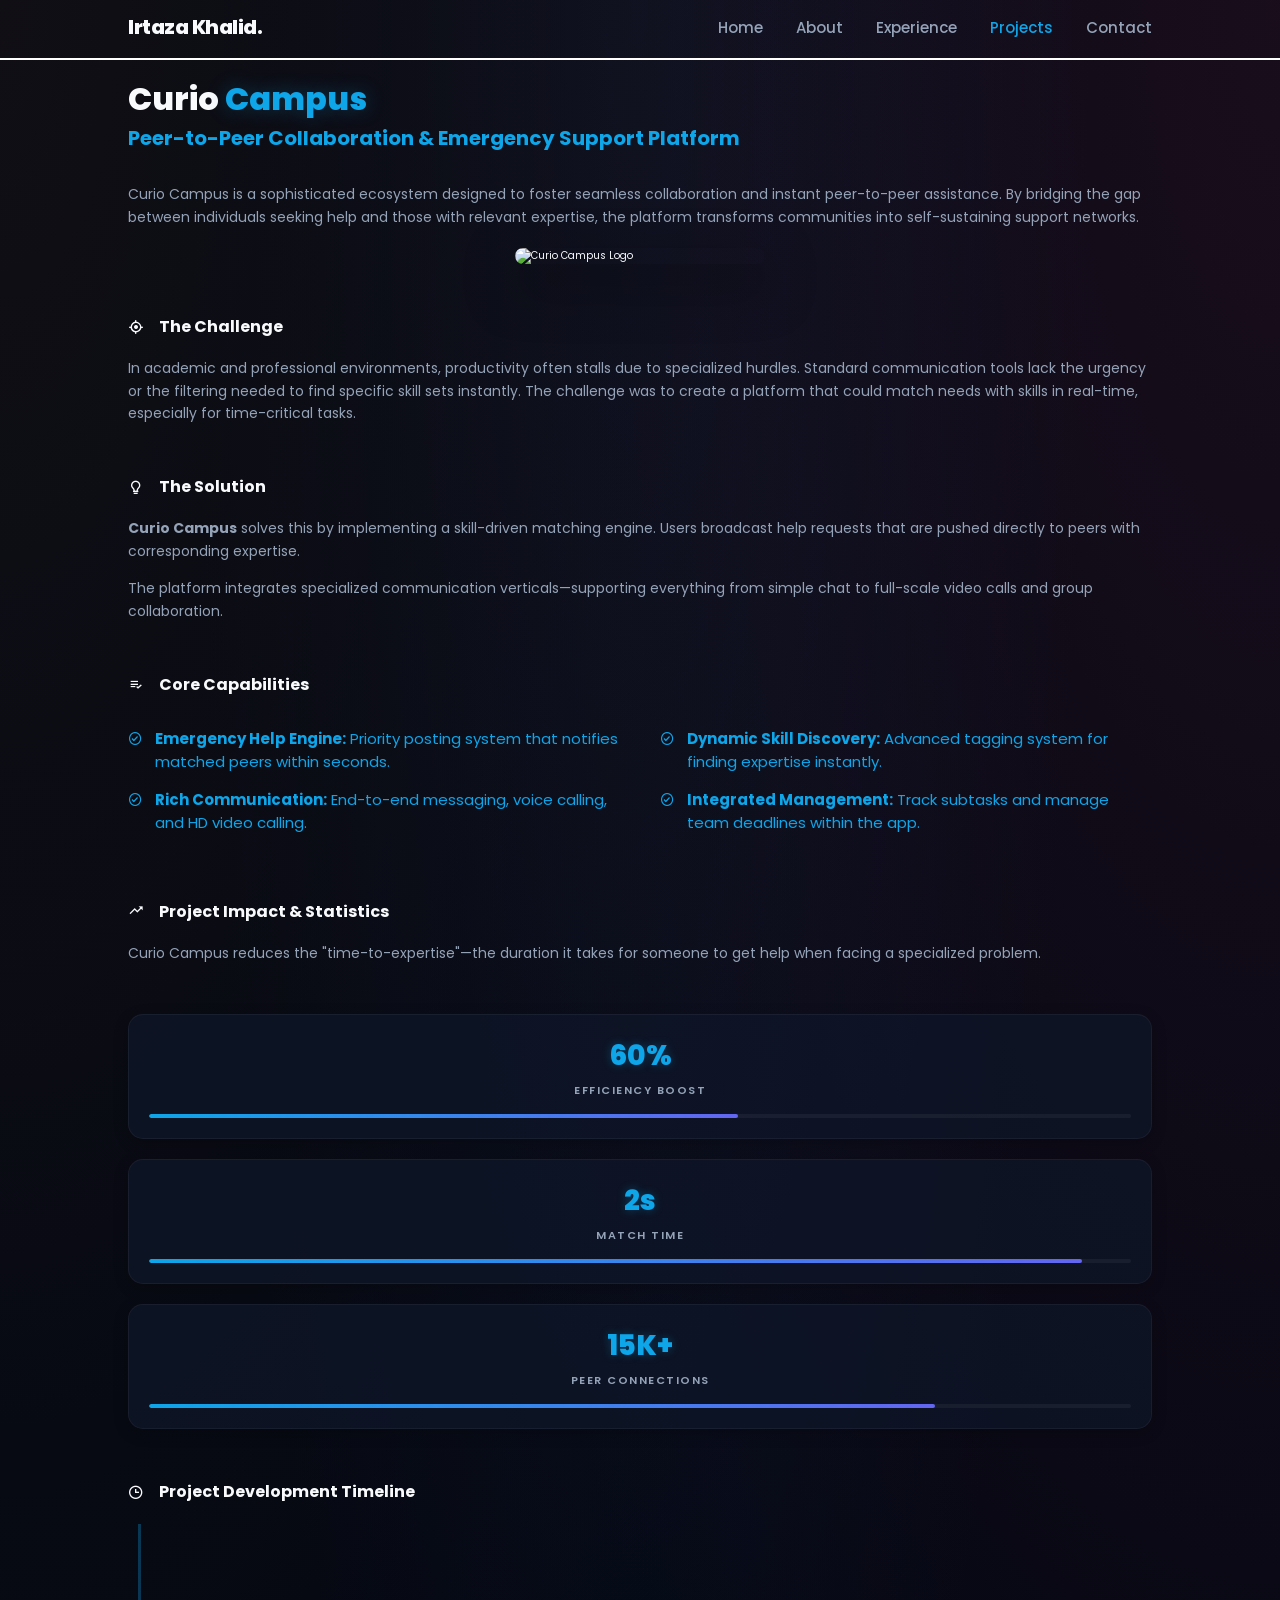
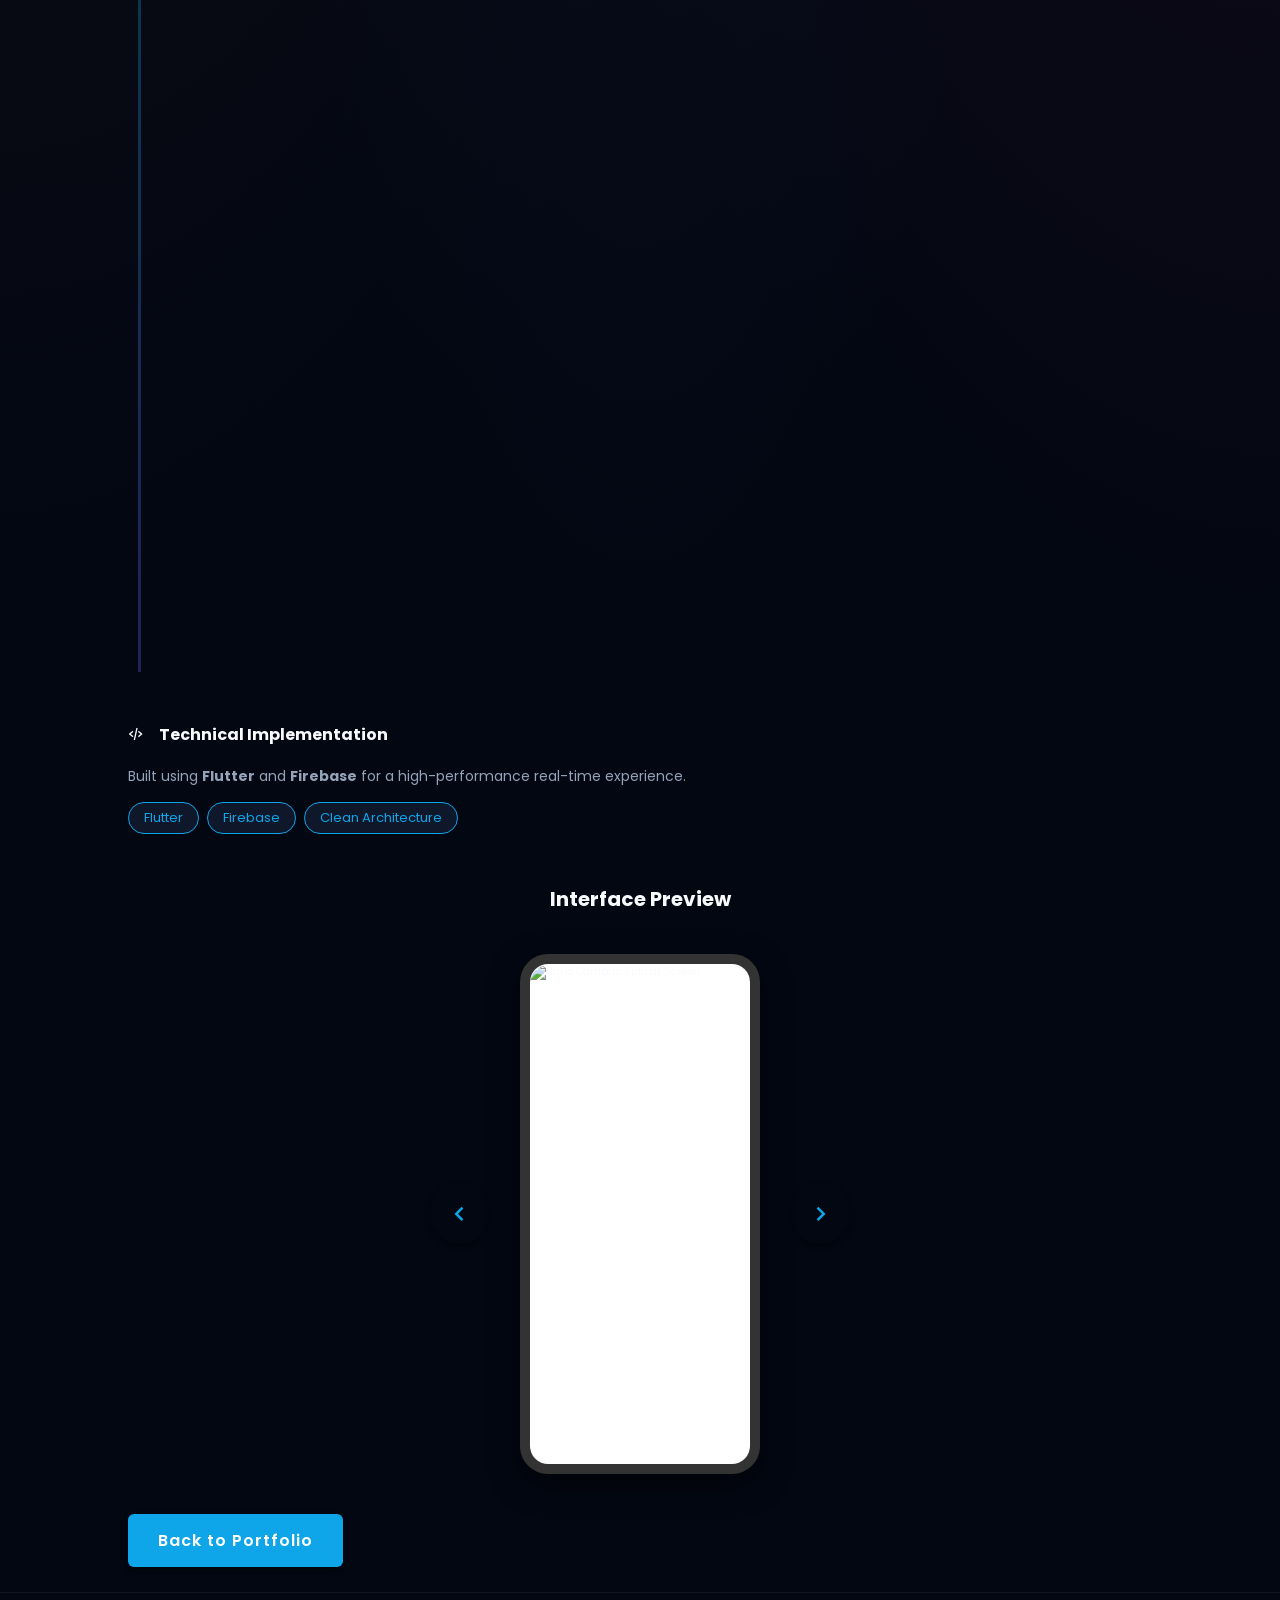
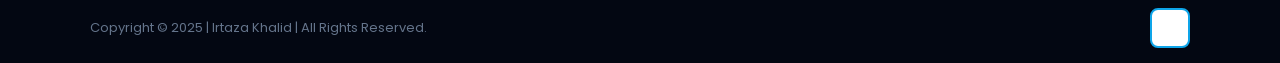
==== curio-campus.html @ 25df59fe "projects layout changings" ====
<!DOCTYPE html>
<html lang="en">

<head>
    <meta charset="UTF-8">
    <meta http-equiv="X-UA-Compatible" content="IE=edge">
    <meta name="viewport" content="width=device-width, initial-scale=1.0">
    <title>Curio Campus - Project Details</title>

    <!-- box icons -->
    <link href='https://unpkg.com/boxicons@2.1.4/css/boxicons.min.css' rel='stylesheet'>

    <!-- custom css -->
    <link rel="stylesheet" href="css/curio-campus.css">

</head>

<body>
    <div id="particles-js"></div>

    <!-- header design -->
    <header class="header">
        <a href="index.html" class="logo">Irtaza Khalid.</a>
        <nav class="navbar">
            <a href="index.html#home">Home</a>
            <a href="index.html#about">About</a>
            <a href="index.html#services">Experience</a>
            <a href="index.html#portfolio" class="active">Projects</a>
            <a href="index.html#contact">Contact</a>
        </nav>

        <div class="bx bx-menu" id="menu-icon"></div>
    </header>

    <section class="project-detail-section" id="portfolio">
        <div class="about-content" style="text-align: left; max-width: 1100px; margin: 0 auto;">
            <div class="project-header">
                <h2 class="heading" style="text-align: left; margin-bottom: 0.5rem; font-size: 3.2rem;">Curio <span>Campus</span></h2>
                <h3 style="font-size: 2rem; color: var(--main-color); margin-bottom: 2rem;">Peer-to-Peer Collaboration & Emergency Support Platform</h3>
            </div>

            <p class="project-description">
                Curio Campus is a sophisticated ecosystem designed to foster seamless collaboration and instant
                peer-to-peer assistance. By bridging the gap between individuals seeking help and those with relevant
                expertise, the platform transforms communities into self-sustaining support networks.
            </p>

            <!-- Main Hero Image -->
            <div class="hero-img-container">
                <img src="images/curio_campus_logo.png" alt="Curio Campus Logo" style="max-width: 250px;">
            </div>


            <!-- The Challenge Section -->
            <div class="project-section">
                <h3><i class='bx bx-target-lock'></i> The Challenge</h3>
                <p>
                    In academic and professional environments, productivity often stalls due to specialized hurdles.
                    Standard communication tools lack the urgency or the filtering needed to find specific skill sets
                    instantly. The challenge was to create a platform that could match needs with skills in real-time,
                    especially for time-critical tasks.
                </p>
            </div>

            <!-- The Solution Section -->
            <div class="project-section">
                <h3><i class='bx bx-bulb'></i> The Solution</h3>
                <p style="margin-bottom: 1.5rem;">
                    <strong>Curio Campus</strong> solves this by implementing a skill-driven matching engine. Users
                    broadcast help requests that are pushed directly to peers with corresponding expertise.
                </p>
                <p>
                    The platform integrates specialized communication verticals—supporting everything from simple chat
                    to full-scale video calls and group collaboration.
                </p>
            </div>

            <!-- Key Features Section -->
            <div class="project-section">
                <h3><i class='bx bx-list-check'></i> Core Capabilities</h3>
                <div class="feature-list">
                    <div class="feature-column">
                        <div class="feature-item">
                            <i class='bx bx-check-circle'></i>
                            <span><strong>Emergency Help Engine:</strong> Priority posting system that notifies matched peers within seconds.</span>
                        </div>
                        <div class="feature-item">
                            <i class='bx bx-check-circle'></i>
                            <span><strong>Rich Communication:</strong> End-to-end messaging, voice calling, and HD video calling.</span>
                        </div>
                    </div>
                    <div class="feature-column">
                        <div class="feature-item">
                            <i class='bx bx-check-circle'></i>
                            <span><strong>Dynamic Skill Discovery:</strong> Advanced tagging system for finding expertise instantly.</span>
                        </div>
                        <div class="feature-item">
                            <i class='bx bx-check-circle'></i>
                            <span><strong>Integrated Management:</strong> Track subtasks and manage team deadlines within the app.</span>
                        </div>
                    </div>
                </div>
            </div>

            <!-- Impact Section with Visual Graphs -->
            <div class="project-section">
                <h3><i class='bx bx-trending-up'></i> Project Impact & Statistics</h3>
                <p>
                    Curio Campus reduces the "time-to-expertise"—the duration it takes for someone to get help when
                    facing a specialized problem.
                </p>
                
                <div class="stats-grid">
                    <!-- Metric Cards -->
                    <div class="metrics-container vertical">
                        <div class="metric-card">
                            <span class="metric-value">60%</span>
                            <span class="metric-label">Efficiency Boost</span>
                            <div class="progress-graph">
                                <div class="progress-bar" style="width: 60%;"></div>
                            </div>
                        </div>
                        <div class="metric-card">
                            <span class="metric-value">2s</span>
                            <span class="metric-label">Match Time</span>
                            <div class="progress-graph">
                                <div class="progress-bar" style="width: 95%;"></div>
                            </div>
                        </div>
                        <div class="metric-card">
                            <span class="metric-value">15K+</span>
                            <span class="metric-label">Peer Connections</span>
                            <div class="progress-graph">
                                <div class="progress-bar" style="width: 80%;"></div>
                            </div>
                        </div>
                    </div>
                </div>
            </div>

            <!-- Project Timeline Section -->
            <div class="project-section">
                <h3><i class='bx bx-time'></i> Project Development Timeline</h3>
                <div class="detail-timeline">
                    <div class="detail-timeline-item">
                        <div class="detail-timeline-dot"></div>
                        <div class="detail-timeline-content">
                            <span class="detail-timeline-date">Phase 1</span>
                            <h4>Ideation & Research</h4>
                            <p>Identified gaps in existing collaboration tools and conducted user research.</p>
                        </div>
                    </div>
                    <div class="detail-timeline-item">
                        <div class="detail-timeline-dot"></div>
                        <div class="detail-timeline-content">
                            <span class="detail-timeline-date">Phase 2</span>
                            <h4>Design & Prototyping</h4>
                            <p>Created user flows, wireframes, and interactive prototypes for testing.</p>
                        </div>
                    </div>
                    <div class="detail-timeline-item">
                        <div class="detail-timeline-dot"></div>
                        <div class="detail-timeline-content">
                            <span class="detail-timeline-date">Phase 3</span>
                            <h4>Full Stack Development</h4>
                            <p>Built the app with Flutter & Firebase, implementing real-time messaging and matching.</p>
                        </div>
                    </div>
                    <div class="detail-timeline-item">
                        <div class="detail-timeline-dot"></div>
                        <div class="detail-timeline-content">
                            <span class="detail-timeline-date">Phase 4</span>
                            <h4>Testing & Deployment</h4>
                            <p>Conducted internal testing, fixed bugs, and prepared for official launch.</p>
                        </div>
                    </div>
                </div>
            </div>

            <!-- Technical Stack Section -->
            <div class="project-section">
                <h3><i class='bx bx-code-alt'></i> Technical Implementation</h3>
                <p style="margin-bottom: 1rem;">
                    Built using <strong>Flutter</strong> and <strong>Firebase</strong> for a high-performance
                    real-time experience.
                </p>
                <div class="tech-tags">
                    <span class="tech-tag">Flutter</span>
                    <span class="tech-tag">Firebase</span>
                    <span class="tech-tag">Clean Architecture</span>
                </div>
            </div>

            <!-- App Interaction (Placeholder for now) -->
            <h3 style="font-size: 2rem; color: var(--text-color); margin-bottom: 2rem; text-align: center;">Interface
                Preview</h3>
            <div class="phone-container">
                <div class="nav-btn"><i class='bx bx-chevron-left'></i></div>

                <div class="phone-mockup">
                    <div class="phone-screen">
                        <img src="images/cc_screen_1.jpg" class="active" alt="Curio Campus Splash Screen">
                        <img src="images/cc_screen_2.jpg" alt="Curio Campus Messages">
                        <img src="images/cc_screen_3.jpg" alt="Curio Campus Chat">
                        <img src="images/cc_screen_4.jpg" alt="Curio Campus Video Call">
                        <img src="images/cc_screen_5.jpg" alt="Curio Campus Projects">
                        <img src="images/cc_screen_6.jpg" alt="Curio Campus Skills Match">
                        <img src="images/cc_screen_7.jpg" alt="Curio Campus Emergency All Requests">
                        <img src="images/cc_screen_8.jpg" alt="Curio Campus Create Emergency Request">
                        <img src="images/cc_screen_9.jpg" alt="Curio Campus Emergency Request Details">
                        <img src="images/cc_screen_10.jpg" alt="Curio Campus Emergency Request Resolved">
                        <img src="images/cc_screen_11.jpg" alt="Curio Campus Profile Section">
                        <img src="images/cc_screen_12.jpg" alt="Curio Campus Completed Projects">
                        <img src="images/cc_screen_13.jpg" alt="Curio Campus Settings Light Theme">
                        <img src="images/cc_screen_14.jpg" alt="Curio Campus Settings Dark Theme">
                        <img src="images/cc_screen_15.jpg" alt="Curio Campus Emergency Dark Mode">
                        <img src="images/cc_screen_16.jpg" alt="Curio Campus Projects Dark Mode">
                        <img src="images/cc_screen_17.jpg" alt="Curio Campus Messages Dark Mode">
                        <img src="images/cc_screen_18.jpg" alt="Curio Campus Chat Dark Mode">
                        <!-- <img src="images/curio_campus_logo.png" alt="Curio Campus Logo"> -->
                    </div>
                </div>

                <div class="nav-btn"><i class='bx bx-chevron-right'></i></div>
            </div>

            <a href="index.html#portfolio" class="btn" style="margin-top: 4rem;">Back to Portfolio</a>
        </div>
    </section>

    <footer class="footer">
        <div class="footer-text">
            <p>Copyright &copy; 2025 | Irtaza Khalid | All Rights Reserved.</p>
        </div>
        <div class="footer-iconTop">
            <a href="#"><i class='bx bx-up-arrow-alt'></i></a>
        </div>
    </footer>

    <!-- gsap -->
    <script src="https://cdnjs.cloudflare.com/ajax/libs/gsap/3.12.2/gsap.min.js"></script>
    <script src="https://cdnjs.cloudflare.com/ajax/libs/gsap/3.12.2/ScrollTrigger.min.js"></script>

    <!-- particles js -->
    <script src="https://cdn.jsdelivr.net/particles.js/2.0.0/particles.min.js"></script>

    <!-- custom js -->
    <script src="js/script.js"></script>
</body>

</html>
---- css/curio-campus.css ----
@import url('ride-hoppy.css');

:root {
    --bg-color: #030712;
    --second-bg-color: #0f172a;
    --text-color: #f8fafc;
    --main-color: #0ea5e9;
    --secondary-color: #6366f1;
    --white-color: #ffffff;
    --shadow-color: rgba(0, 0, 0, .5);
    --glass-bg: rgba(15, 23, 42, 0.7);
    --glass-border: rgba(255, 255, 255, 0.05);
    --accent-glow: rgba(14, 165, 233, 0.3);
}

/* Adjustments specifically for Curio Campus if needed */
.about-content h2 span {
    color: var(--main-color);
}

.nav-btn {
    color: var(--main-color);
}

.btn {
    background: var(--main-color);
}

.btn:hover {
    color: var(--main-color);
    border-color: var(--main-color);
}

.header.sticky {
    background: var(--glass-bg);
    backdrop-filter: blur(15px);
    -webkit-backdrop-filter: blur(15px);
    box-shadow: 0 .1rem 1rem var(--shadow-color);
    border-bottom: 1px solid var(--glass-border);
}
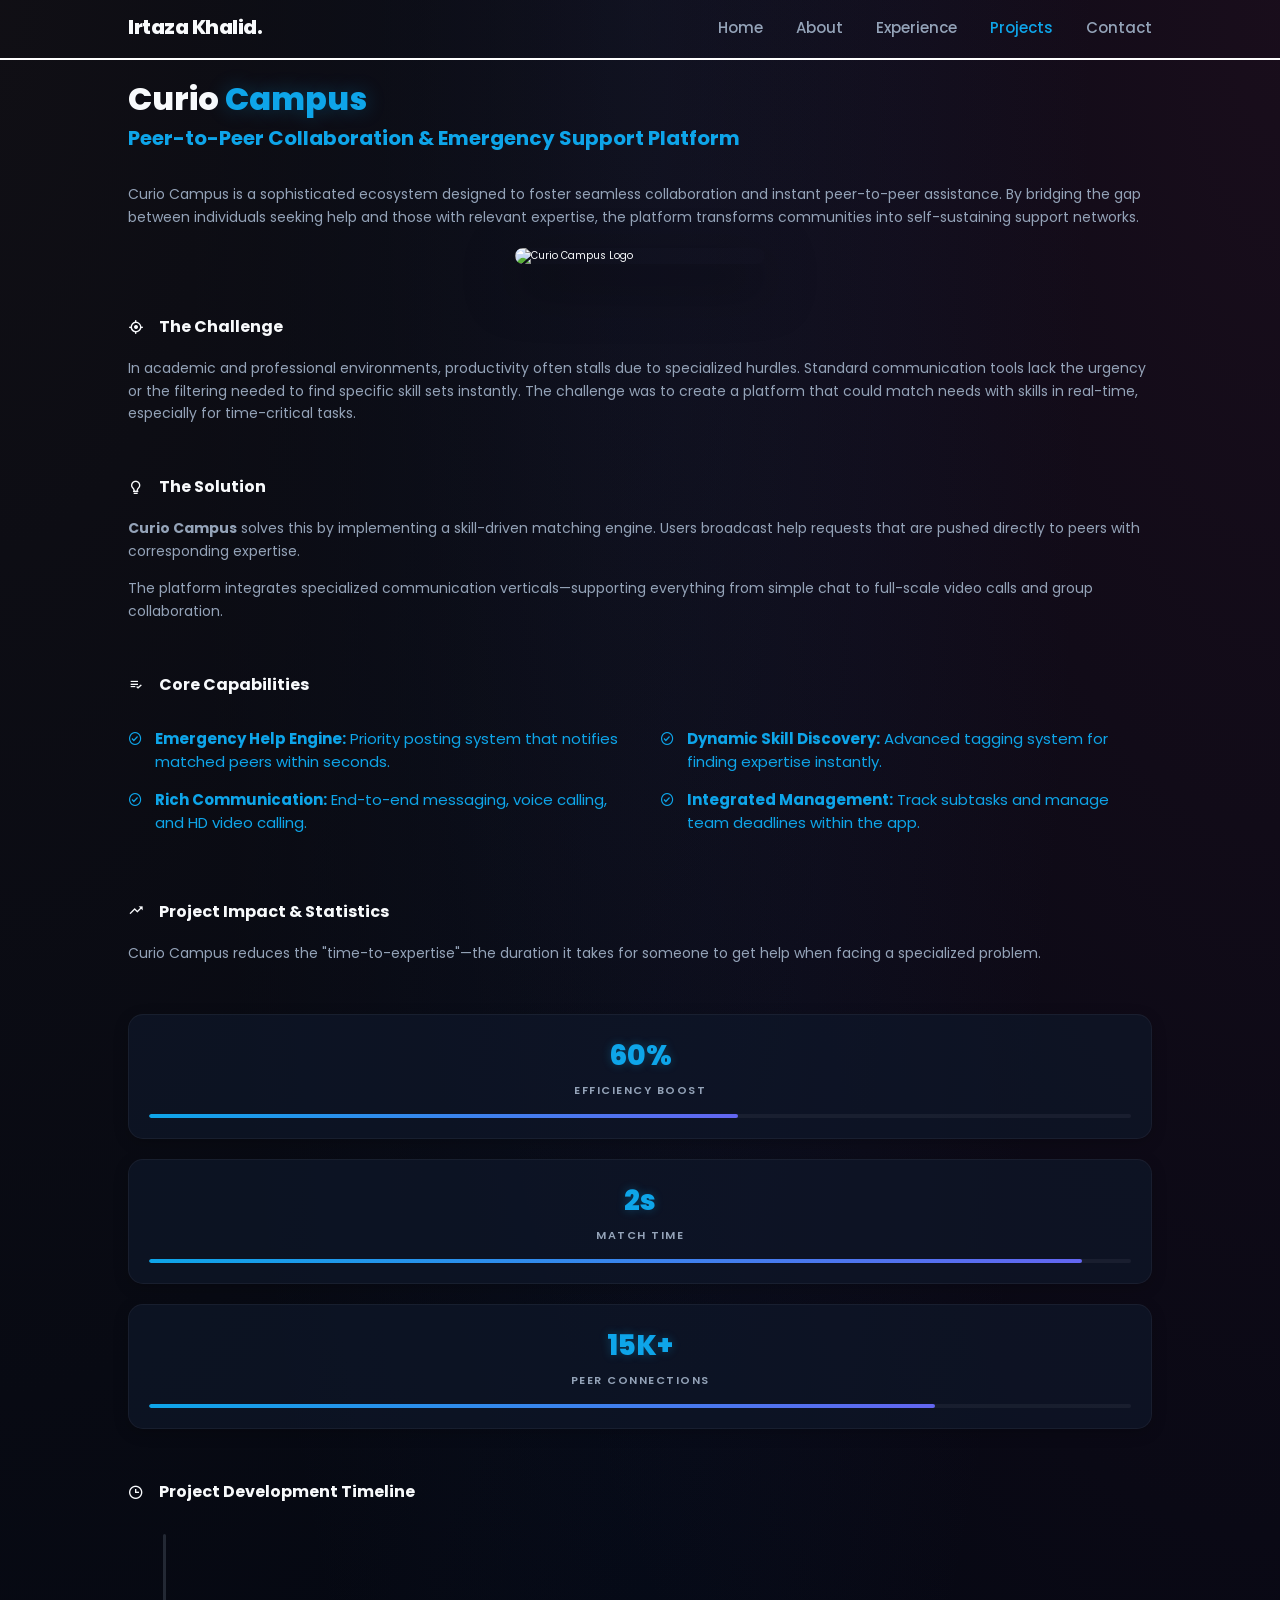
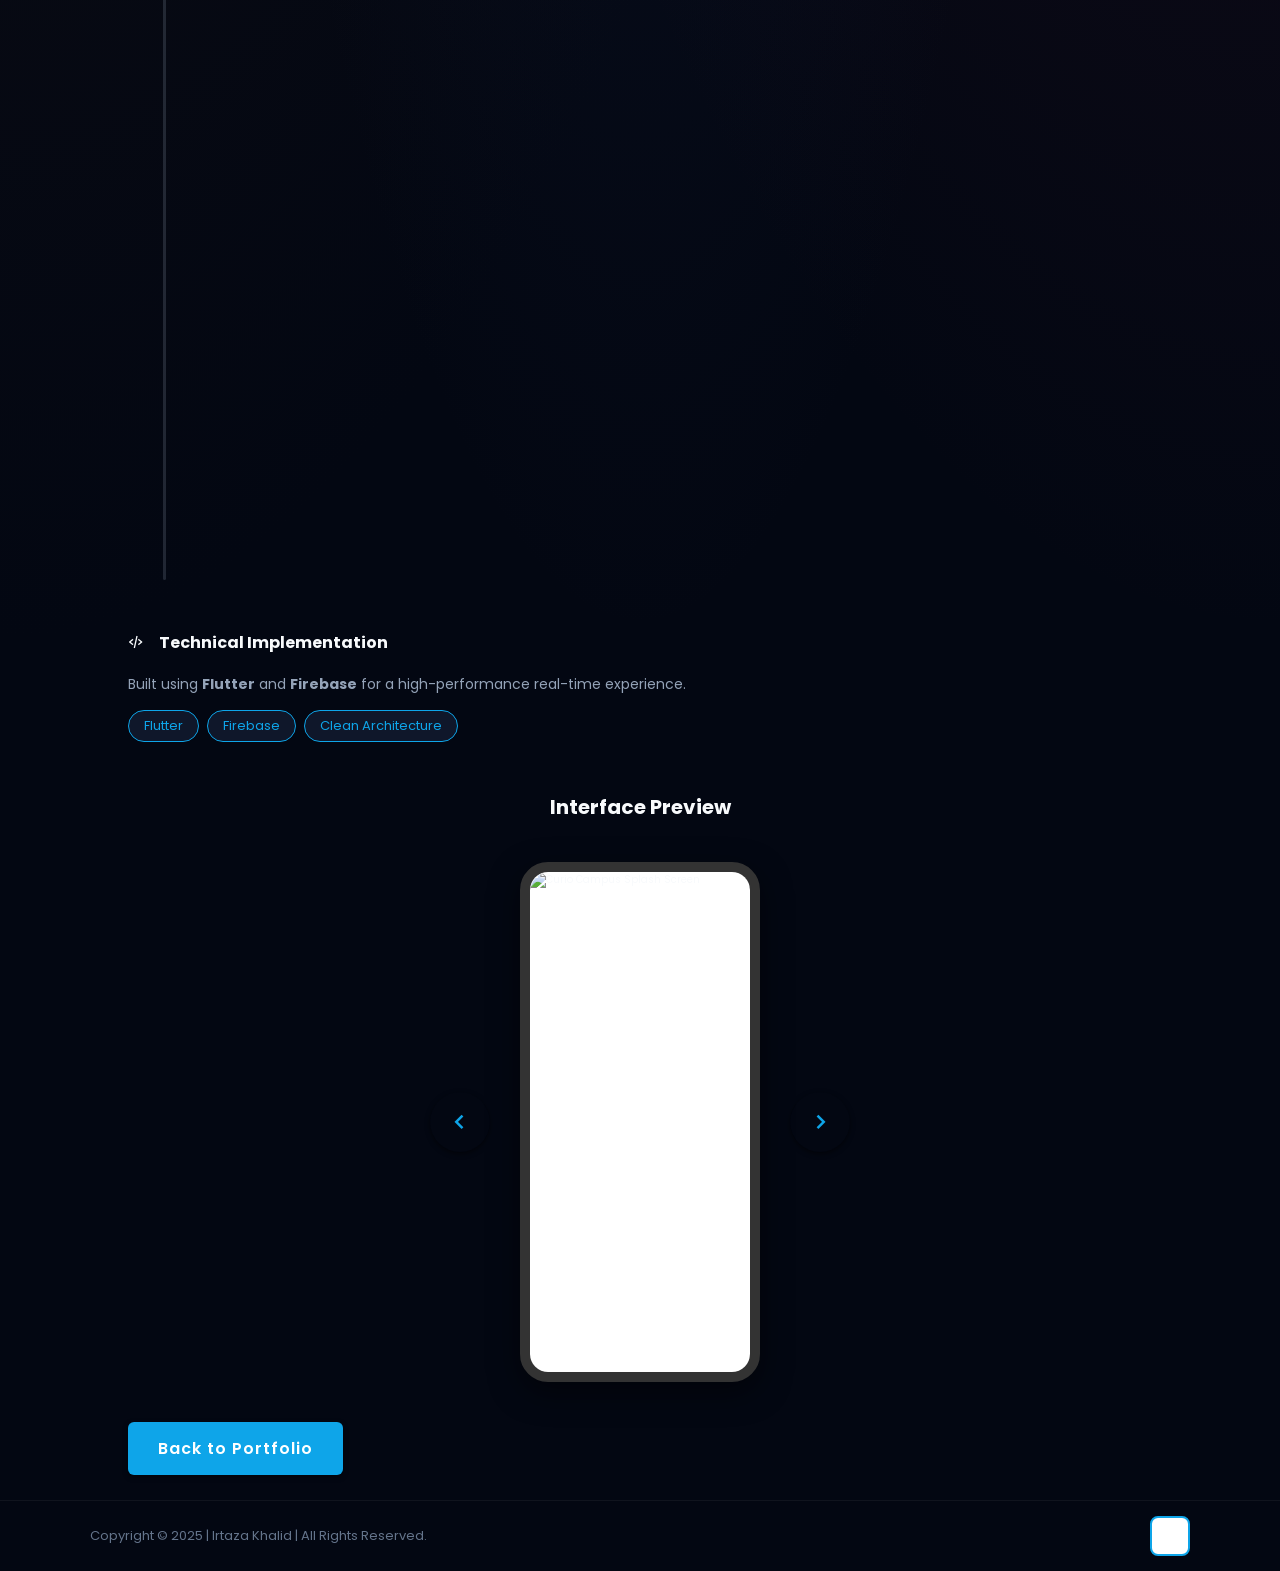
==== commit 8f3d91bb: "major fixes" ====
--- a/curio-campus.html
+++ b/curio-campus.html
@@ -142,6 +142,9 @@
             <div class="project-section">
                 <h3><i class='bx bx-time'></i> Project Development Timeline</h3>
                 <div class="detail-timeline">
+                    <div class="progress-line">
+                        <div class="progress-fill"></div>
+                    </div>
                     <div class="detail-timeline-item">
                         <div class="detail-timeline-dot"></div>
                         <div class="detail-timeline-content">
